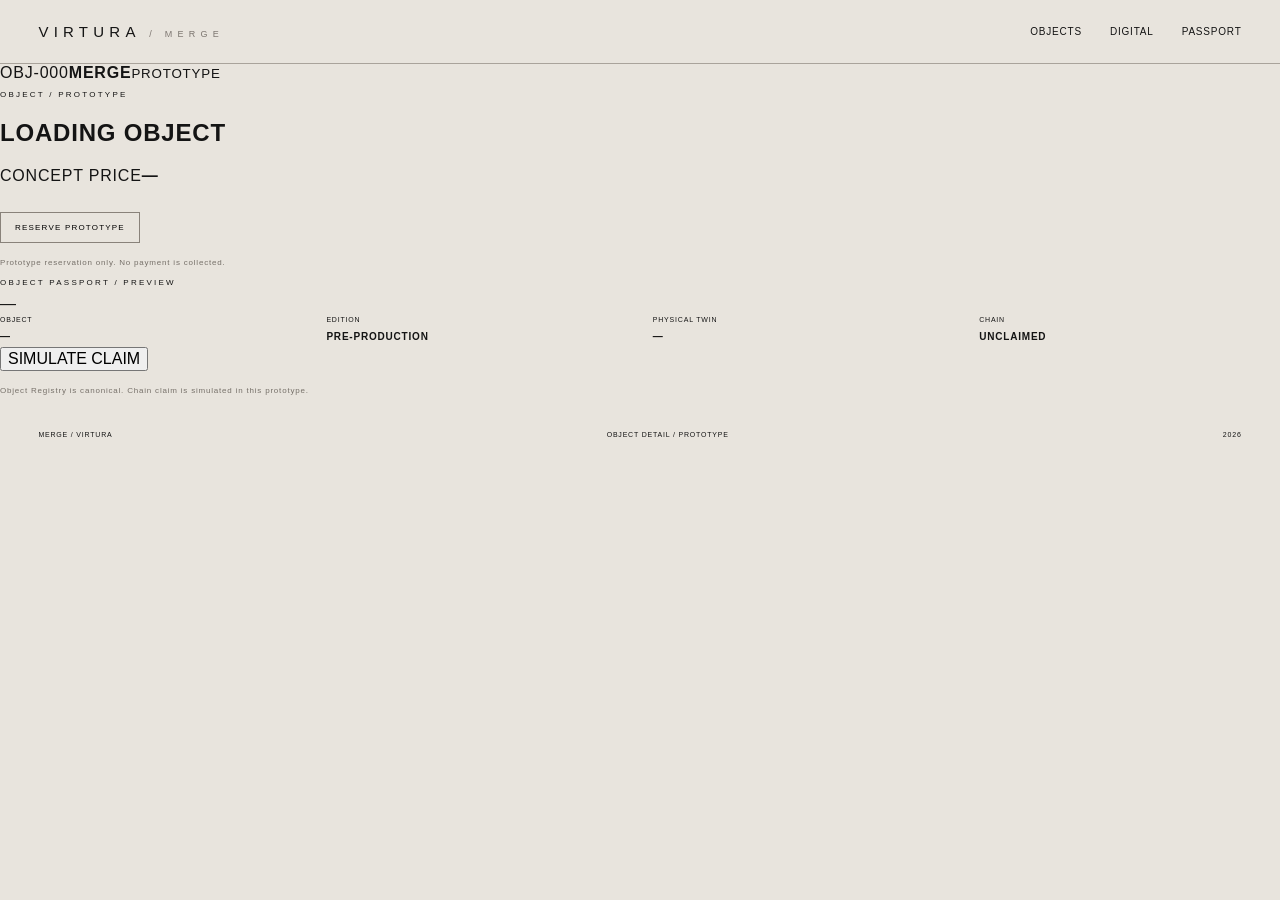
==== site/product.html @ 29ca728a "feat: add reusable product detail and passport preview page" ====
<!doctype html>
<html lang="en">
<head>
<meta charset="utf-8">
<meta name="viewport" content="width=device-width,initial-scale=1">
<meta name="theme-color" content="#e8e4dd">
<title>MERGE / OBJECT</title>
<meta name="description" content="VIRTURA MERGE object detail prototype.">
<link rel="stylesheet" href="styles.css">
<link rel="stylesheet" href="product.css">
</head>
<body>
<header class="topbar">
  <a class="brand" href="index.html">VIRTURA <span>/ MERGE</span></a>
  <nav><a href="index.html#objects">OBJECTS</a><a href="index.html#digital">DIGITAL</a><a href="index.html#passport">PASSPORT</a></nav>
</header>
<main class="product-page">
  <section class="product-hero">
    <div class="product-stage"><div class="product-shape" id="productShape"><span id="productCode">OBJ-000</span><b id="productGlyph">MERGE</b><small id="productState">PROTOTYPE</small></div></div>
    <div class="product-info">
      <p class="eyebrow" id="productMeta">OBJECT / PROTOTYPE</p>
      <h1 id="productName">LOADING OBJECT</h1>
      <p class="product-tagline" id="productTagline"></p>
      <div class="product-specs" id="productSpecs"></div>
      <div class="purchase-panel">
        <div><span>CONCEPT PRICE</span><b id="productPrice">—</b></div>
        <button class="primary" id="reserveButton" type="button">RESERVE PROTOTYPE</button>
      </div>
      <p class="microcopy">Prototype reservation only. No payment is collected.</p>
    </div>
  </section>
  <section class="object-passport-detail">
    <p class="eyebrow">OBJECT PASSPORT / PREVIEW</p>
    <div class="passport-number" id="passportNumber">—</div>
    <div class="passportgrid">
      <span>OBJECT<br><b id="passportObject">—</b></span>
      <span>EDITION<br><b>PRE-PRODUCTION</b></span>
      <span>PHYSICAL TWIN<br><b id="passportTwin">—</b></span>
      <span>CHAIN<br><b>UNCLAIMED</b></span>
    </div>
    <button class="passport-claim" id="claimButton" type="button">SIMULATE CLAIM</button>
    <p class="microcopy" id="claimStatus">Object Registry is canonical. Chain claim is simulated in this prototype.</p>
  </section>
</main>
<footer><span>MERGE / VIRTURA</span><span>OBJECT DETAIL / PROTOTYPE</span><span>2026</span></footer>
<script src="product.js"></script>
</body>
</html>
---- site/styles.css ----
*{box-sizing:border-box}html{scroll-behavior:smooth}html,body{margin:0;background:#e8e4dd;color:#141414;font-family:Arial,Helvetica,sans-serif}body{letter-spacing:.05em}a{color:inherit;text-decoration:none}button{font:inherit}.topbar{position:sticky;top:0;z-index:20;height:64px;display:flex;justify-content:space-between;align-items:center;padding:0 3vw;border-bottom:1px solid #a9a39b;background:rgba(232,228,221,.9);backdrop-filter:blur(18px);font-size:10px}.brand{font-size:15px;letter-spacing:.35em}.brand span{font-size:9px;color:#7b756f}.topbar nav{display:flex;gap:28px}.hero{display:grid;grid-template-columns:40% 60%;min-height:82vh}.hero-copy{padding:9vw 4vw 5vw}.eyebrow{font-size:8px;letter-spacing:.28em;text-transform:uppercase}.hero h1{font-size:clamp(54px,8.6vw,142px);line-height:.8;margin:10vh 0 4vh;letter-spacing:-.075em;font-weight:500}.lede{max-width:32em;font-size:11px;line-height:1.9;color:#57524c}.statusline{margin-top:8vh;font-size:8px;letter-spacing:.2em}.dot{display:inline-block;width:6px;height:6px;border-radius:50%;background:#151515;margin-right:8px}.hero-object{display:grid;place-items:center;background:radial-gradient(circle at 50% 35%,#f6f2ec 0,#d9d3ca 54%,#b9b1a6 100%);overflow:hidden;perspective:900px}.timer-shell{width:min(33vw,430px);aspect-ratio:1;border-radius:13%;background:linear-gradient(145deg,#f5f1ea,#d5d0c8);border:1px solid rgba(40,36,32,.26);box-shadow:0 70px 130px rgba(0,0,0,.22),inset 0 1px 1px #fff;display:flex;flex-direction:column;justify-content:space-between;padding:28px;transform:rotateX(4deg) rotateY(-10deg);transition:transform .65s cubic-bezier(.2,.8,.2,1)}.timer-shell.reversed{transform:rotateX(180deg) rotateY(10deg)}.timer-top,.timer-bottom{display:flex;justify-content:space-between;align-items:center;font-size:8px;letter-spacing:.2em}.timer-display{font-variant-numeric:tabular-nums;font-size:clamp(46px,7vw,104px);letter-spacing:-.07em}.timer-bottom button,.control-row button,.primary{border:1px solid #89827a;background:transparent;padding:10px 14px;font-size:8px;letter-spacing:.15em;cursor:pointer}.manifesto{display:flex;justify-content:space-between;padding:3vw;border-top:1px solid #aaa39a;border-bottom:1px solid #aaa39a;font-size:9px}.feature{min-height:78vh;display:grid;grid-template-columns:1fr 1fr;border-bottom:1px solid #aaa39a}.feature-copy{padding:8vw 6vw;display:flex;flex-direction:column;justify-content:center}.feature-copy h2{font-size:clamp(38px,5vw,86px);letter-spacing:-.055em;font-weight:400;margin:2vh 0 4vh}.feature-copy>p:not(.eyebrow):not(.microcopy){max-width:40em;font-size:11px;line-height:1.9;color:#5b5650}.state-list,.control-row{display:flex;flex-wrap:wrap;gap:8px;margin-top:4vh}.state-list span{border:1px solid #a59e96;padding:9px 12px;font-size:7px;letter-spacing:.18em}.feature-demo{position:relative;min-height:520px;overflow:hidden}.timer-stage{background:linear-gradient(155deg,#bcb6ad,#f0ece6);display:grid;place-items:center}.mini-timer{width:220px;height:220px;border-radius:20%;background:#171717;color:#eeeae2;padding:22px;display:flex;flex-direction:column;justify-content:space-between;box-shadow:0 45px 90px rgba(0,0,0,.28)}.mini-timer span,.mini-timer small{font-size:8px;letter-spacing:.25em}.mini-timer b{font-size:45px;font-weight:400;letter-spacing:-.06em}.residue{position:absolute;inset:0;pointer-events:none}.residue i{position:absolute;width:160px;height:160px;border:1px solid rgba(25,25,25,.14);border-radius:20%;animation:fade 2s forwards}@keyframes fade{from{opacity:.4;transform:scale(.96)}to{opacity:0;transform:scale(1.18)}}.flow-stage{background:#121212}.flow-stage canvas{position:absolute;inset:0;width:100%;height:100%}.flow-label{position:absolute;left:28px;bottom:28px;color:#eeeae3;display:flex;flex-direction:column;gap:8px}.flow-label span,.flow-label small{font-size:8px;letter-spacing:.2em}.flow-label b{font-size:18px;font-weight:400;letter-spacing:.12em}.sync-stage{background:linear-gradient(145deg,#d0cbc3,#f2efe9);display:grid;place-items:center}.sync-object{width:230px;height:300px;border-radius:34px;background:rgba(245,243,237,.5);border:1px solid rgba(30,30,30,.2);box-shadow:0 50px 100px rgba(0,0,0,.18),inset 0 0 50px rgba(255,255,255,.8);padding:22px;display:flex;flex-direction:column;justify-content:space-between;position:relative;overflow:hidden}.sync-object span,.sync-object small{z-index:2;font-size:8px;letter-spacing:.24em}.light-field{position:absolute;width:180px;height:180px;border-radius:50%;left:25px;top:70px;background:radial-gradient(circle,rgba(255,255,255,.98),rgba(255,255,255,.18) 55%,transparent 72%);filter:blur(7px);transform:scale(.45);opacity:.5;transition:transform .08s linear,opacity .08s linear}.primary{margin-top:3vh;align-self:flex-start}.microcopy{font-size:8px;color:#767069;line-height:1.6;margin-top:14px}.catalog-section{border-bottom:1px solid #aaa39a}.sectionhead{display:flex;justify-content:space-between;padding:2vw 3vw;font-size:8px}.grid{display:grid;grid-template-columns:repeat(4,1fr);border-top:1px solid #aaa39a}.card{padding:1.5vw;border-right:1px solid #aaa39a;border-bottom:1px solid #aaa39a;min-height:330px;display:flex;flex-direction:column;justify-content:space-between}.visual{height:200px;background:linear-gradient(145deg,#cfcac2,#f3f0ea);display:grid;place-items:center;margin-bottom:2vh;position:relative;overflow:hidden}.visual::after{content:'';width:74px;height:74px;border-radius:24%;background:rgba(255,255,255,.45);border:1px solid rgba(30,30,30,.25);box-shadow:0 22px 55px rgba(0,0,0,.16)}.card h3{font-size:11px;letter-spacing:.2em;font-weight:500}.card p{font-size:8px;line-height:1.7;color:#625e59}.meta{display:flex;justify-content:space-between;font-size:8px;margin-top:3vh}.passport{margin:7vw 3vw;padding:5vw;border:1px solid #938d85;background:#dcd7cf}.passport h2{font-size:clamp(42px,8vw,112px);letter-spacing:-.06em;font-weight:400;margin:3vw 0}.passportgrid{display:grid;grid-template-columns:repeat(4,1fr);gap:2vw;font-size:7px;line-height:2}.passportgrid b{font-size:10px}.passport-note{margin-top:5vw;font-size:8px;color:#6d6761}footer{padding:2vw 3vw;display:flex;justify-content:space-between;font-size:7px}@media(max-width:900px){.topbar nav{display:none}.hero,.feature{grid-template-columns:1fr}.hero-object{min-height:58vh}.timer-shell{width:62vw}.feature-flow .feature-demo{order:2}.feature-demo{min-height:62vh}.grid{grid-template-columns:repeat(2,1fr)}.passportgrid{grid-template-columns:repeat(2,1fr);row-gap:3vh}.manifesto{gap:24px}.card{padding:3vw}}@media(max-width:540px){.grid{grid-template-columns:1fr}.hero-copy{padding:14vw 6vw 9vw}.feature-copy{padding:18vw 7vw}.timer-shell{width:78vw}.passport{margin:10vw 4vw;padding:7vw}.topbar{padding:0 5vw}footer{gap:18px;flex-wrap:wrap}}
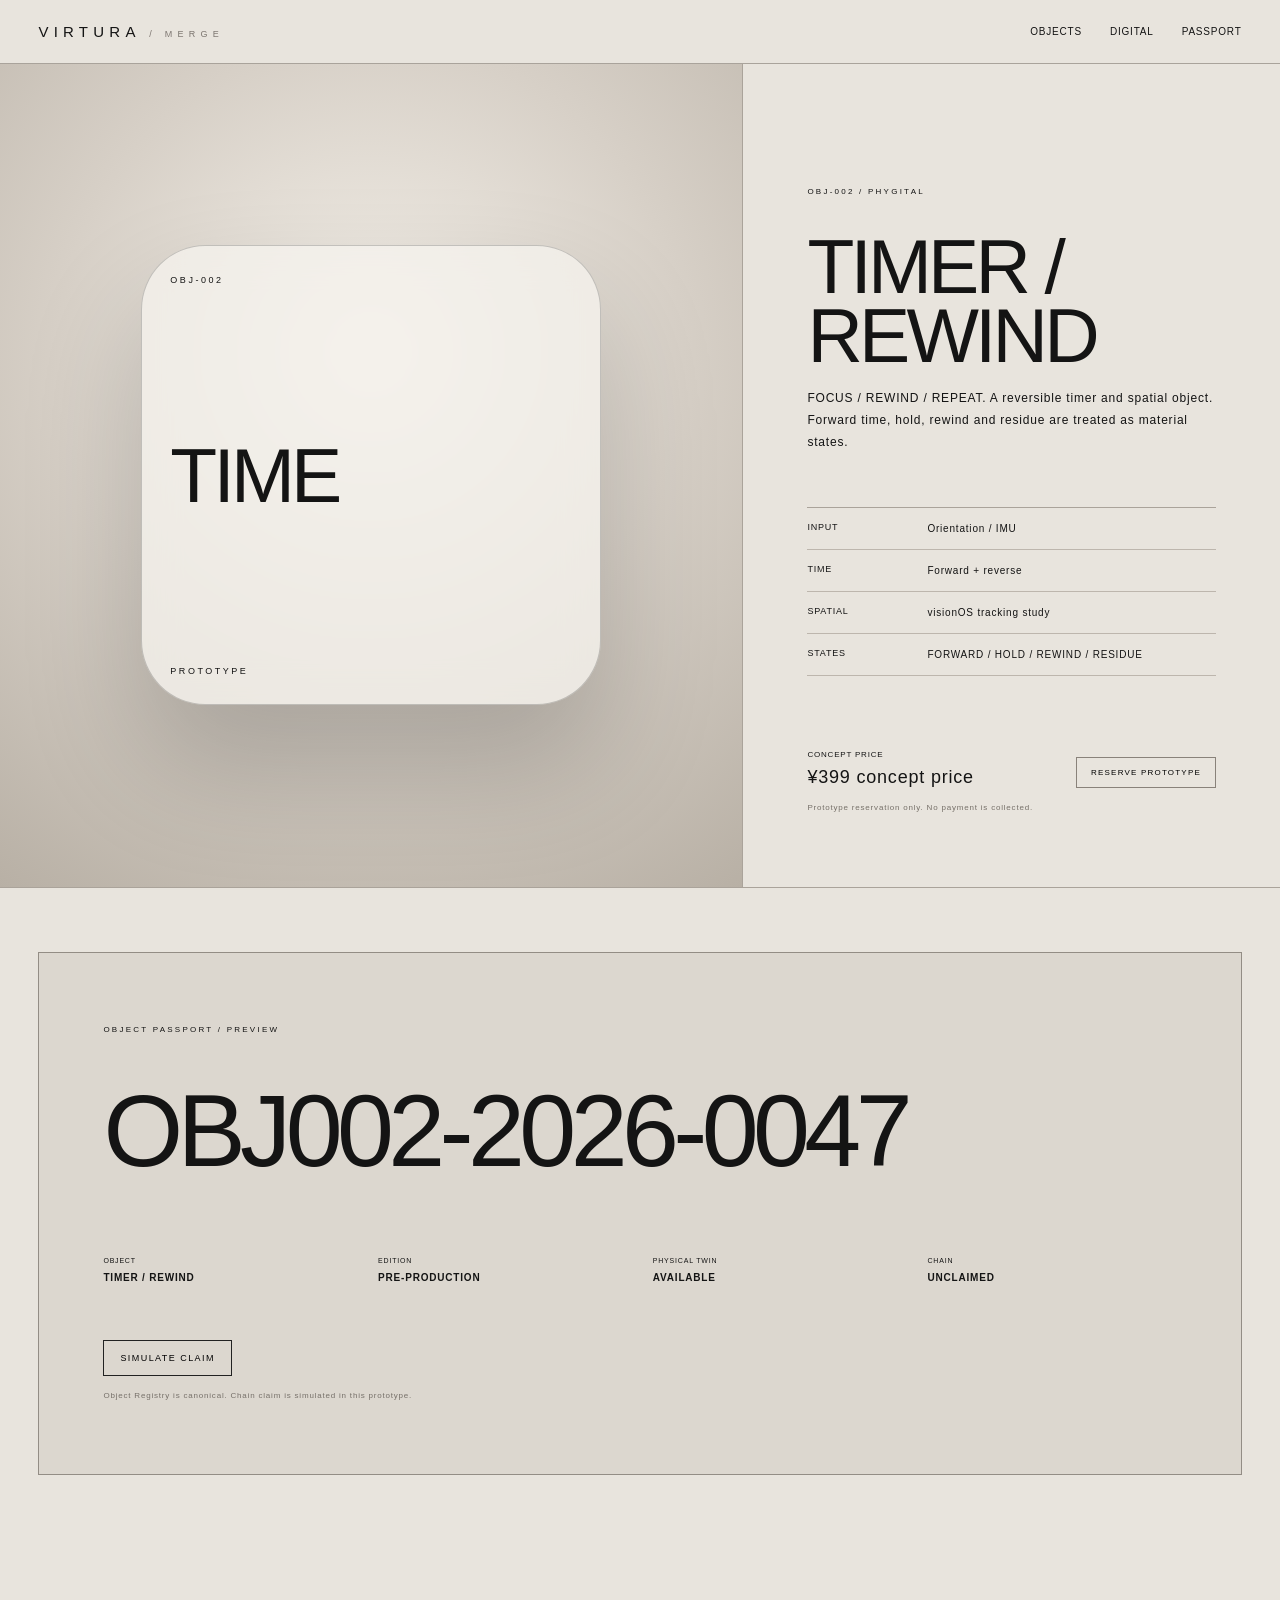
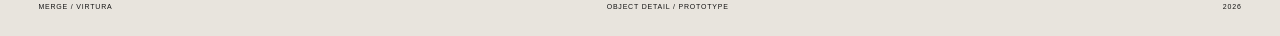
==== commit a861cb71: "feat: expose digital object launch action on product detail" ====
--- a/site/product.html
+++ b/site/product.html
@@ -24,7 +24,10 @@
       <div class="product-specs" id="productSpecs"></div>
       <div class="purchase-panel">
         <div><span>CONCEPT PRICE</span><b id="productPrice">—</b></div>
-        <button class="primary" id="reserveButton" type="button">RESERVE PROTOTYPE</button>
+        <div class="product-actions">
+          <a class="digital-object-button" id="digitalObjectButton" href="#" hidden>OPEN DIGITAL OBJECT</a>
+          <button class="primary" id="reserveButton" type="button">RESERVE PROTOTYPE</button>
+        </div>
       </div>
       <p class="microcopy">Prototype reservation only. No payment is collected.</p>
     </div>
--- a/site/styles.css
+++ b/site/styles.css
@@ -1 +1 @@
-*{box-sizing:border-box}html{scroll-behavior:smooth}html,body{margin:0;background:#e8e4dd;color:#141414;font-family:Arial,Helvetica,sans-serif}body{letter-spacing:.05em}a{color:inherit;text-decoration:none}button{font:inherit}.topbar{position:sticky;top:0;z-index:20;height:64px;display:flex;justify-content:space-between;align-items:center;padding:0 3vw;border-bottom:1px solid #a9a39b;background:rgba(232,228,221,.9);backdrop-filter:blur(18px);font-size:10px}.brand{font-size:15px;letter-spacing:.35em}.brand span{font-size:9px;color:#7b756f}.topbar nav{display:flex;gap:28px}.hero{display:grid;grid-template-columns:40% 60%;min-height:82vh}.hero-copy{padding:9vw 4vw 5vw}.eyebrow{font-size:8px;letter-spacing:.28em;text-transform:uppercase}.hero h1{font-size:clamp(54px,8.6vw,142px);line-height:.8;margin:10vh 0 4vh;letter-spacing:-.075em;font-weight:500}.lede{max-width:32em;font-size:11px;line-height:1.9;color:#57524c}.statusline{margin-top:8vh;font-size:8px;letter-spacing:.2em}.dot{display:inline-block;width:6px;height:6px;border-radius:50%;background:#151515;margin-right:8px}.hero-object{display:grid;place-items:center;background:radial-gradient(circle at 50% 35%,#f6f2ec 0,#d9d3ca 54%,#b9b1a6 100%);overflow:hidden;perspective:900px}.timer-shell{width:min(33vw,430px);aspect-ratio:1;border-radius:13%;background:linear-gradient(145deg,#f5f1ea,#d5d0c8);border:1px solid rgba(40,36,32,.26);box-shadow:0 70px 130px rgba(0,0,0,.22),inset 0 1px 1px #fff;display:flex;flex-direction:column;justify-content:space-between;padding:28px;transform:rotateX(4deg) rotateY(-10deg);transition:transform .65s cubic-bezier(.2,.8,.2,1)}.timer-shell.reversed{transform:rotateX(180deg) rotateY(10deg)}.timer-top,.timer-bottom{display:flex;justify-content:space-between;align-items:center;font-size:8px;letter-spacing:.2em}.timer-display{font-variant-numeric:tabular-nums;font-size:clamp(46px,7vw,104px);letter-spacing:-.07em}.timer-bottom button,.control-row button,.primary{border:1px solid #89827a;background:transparent;padding:10px 14px;font-size:8px;letter-spacing:.15em;cursor:pointer}.manifesto{display:flex;justify-content:space-between;padding:3vw;border-top:1px solid #aaa39a;border-bottom:1px solid #aaa39a;font-size:9px}.feature{min-height:78vh;display:grid;grid-template-columns:1fr 1fr;border-bottom:1px solid #aaa39a}.feature-copy{padding:8vw 6vw;display:flex;flex-direction:column;justify-content:center}.feature-copy h2{font-size:clamp(38px,5vw,86px);letter-spacing:-.055em;font-weight:400;margin:2vh 0 4vh}.feature-copy>p:not(.eyebrow):not(.microcopy){max-width:40em;font-size:11px;line-height:1.9;color:#5b5650}.state-list,.control-row{display:flex;flex-wrap:wrap;gap:8px;margin-top:4vh}.state-list span{border:1px solid #a59e96;padding:9px 12px;font-size:7px;letter-spacing:.18em}.feature-demo{position:relative;min-height:520px;overflow:hidden}.timer-stage{background:linear-gradient(155deg,#bcb6ad,#f0ece6);display:grid;place-items:center}.mini-timer{width:220px;height:220px;border-radius:20%;background:#171717;color:#eeeae2;padding:22px;display:flex;flex-direction:column;justify-content:space-between;box-shadow:0 45px 90px rgba(0,0,0,.28)}.mini-timer span,.mini-timer small{font-size:8px;letter-spacing:.25em}.mini-timer b{font-size:45px;font-weight:400;letter-spacing:-.06em}.residue{position:absolute;inset:0;pointer-events:none}.residue i{position:absolute;width:160px;height:160px;border:1px solid rgba(25,25,25,.14);border-radius:20%;animation:fade 2s forwards}@keyframes fade{from{opacity:.4;transform:scale(.96)}to{opacity:0;transform:scale(1.18)}}.flow-stage{background:#121212}.flow-stage canvas{position:absolute;inset:0;width:100%;height:100%}.flow-label{position:absolute;left:28px;bottom:28px;color:#eeeae3;display:flex;flex-direction:column;gap:8px}.flow-label span,.flow-label small{font-size:8px;letter-spacing:.2em}.flow-label b{font-size:18px;font-weight:400;letter-spacing:.12em}.sync-stage{background:linear-gradient(145deg,#d0cbc3,#f2efe9);display:grid;place-items:center}.sync-object{width:230px;height:300px;border-radius:34px;background:rgba(245,243,237,.5);border:1px solid rgba(30,30,30,.2);box-shadow:0 50px 100px rgba(0,0,0,.18),inset 0 0 50px rgba(255,255,255,.8);padding:22px;display:flex;flex-direction:column;justify-content:space-between;position:relative;overflow:hidden}.sync-object span,.sync-object small{z-index:2;font-size:8px;letter-spacing:.24em}.light-field{position:absolute;width:180px;height:180px;border-radius:50%;left:25px;top:70px;background:radial-gradient(circle,rgba(255,255,255,.98),rgba(255,255,255,.18) 55%,transparent 72%);filter:blur(7px);transform:scale(.45);opacity:.5;transition:transform .08s linear,opacity .08s linear}.primary{margin-top:3vh;align-self:flex-start}.microcopy{font-size:8px;color:#767069;line-height:1.6;margin-top:14px}.catalog-section{border-bottom:1px solid #aaa39a}.sectionhead{display:flex;justify-content:space-between;padding:2vw 3vw;font-size:8px}.grid{display:grid;grid-template-columns:repeat(4,1fr);border-top:1px solid #aaa39a}.card{padding:1.5vw;border-right:1px solid #aaa39a;border-bottom:1px solid #aaa39a;min-height:330px;display:flex;flex-direction:column;justify-content:space-between}.visual{height:200px;background:linear-gradient(145deg,#cfcac2,#f3f0ea);display:grid;place-items:center;margin-bottom:2vh;position:relative;overflow:hidden}.visual::after{content:'';width:74px;height:74px;border-radius:24%;background:rgba(255,255,255,.45);border:1px solid rgba(30,30,30,.25);box-shadow:0 22px 55px rgba(0,0,0,.16)}.card h3{font-size:11px;letter-spacing:.2em;font-weight:500}.card p{font-size:8px;line-height:1.7;color:#625e59}.meta{display:flex;justify-content:space-between;font-size:8px;margin-top:3vh}.passport{margin:7vw 3vw;padding:5vw;border:1px solid #938d85;background:#dcd7cf}.passport h2{font-size:clamp(42px,8vw,112px);letter-spacing:-.06em;font-weight:400;margin:3vw 0}.passportgrid{display:grid;grid-template-columns:repeat(4,1fr);gap:2vw;font-size:7px;line-height:2}.passportgrid b{font-size:10px}.passport-note{margin-top:5vw;font-size:8px;color:#6d6761}footer{padding:2vw 3vw;display:flex;justify-content:space-between;font-size:7px}@media(max-width:900px){.topbar nav{display:none}.hero,.feature{grid-template-columns:1fr}.hero-object{min-height:58vh}.timer-shell{width:62vw}.feature-flow .feature-demo{order:2}.feature-demo{min-height:62vh}.grid{grid-template-columns:repeat(2,1fr)}.passportgrid{grid-template-columns:repeat(2,1fr);row-gap:3vh}.manifesto{gap:24px}.card{padding:3vw}}@media(max-width:540px){.grid{grid-template-columns:1fr}.hero-copy{padding:14vw 6vw 9vw}.feature-copy{padding:18vw 7vw}.timer-shell{width:78vw}.passport{margin:10vw 4vw;padding:7vw}.topbar{padding:0 5vw}footer{gap:18px;flex-wrap:wrap}}+*{box-sizing:border-box}html{scroll-behavior:smooth}html,body{margin:0;background:#e8e4dd;color:#141414;font-family:Arial,Helvetica,sans-serif}body{letter-spacing:.05em}a{color:inherit;text-decoration:none}button{font:inherit}.topbar{position:sticky;top:0;z-index:20;height:64px;display:flex;justify-content:space-between;align-items:center;padding:0 3vw;border-bottom:1px solid #a9a39b;background:rgba(232,228,221,.9);backdrop-filter:blur(18px);font-size:10px}.brand{font-size:15px;letter-spacing:.35em}.brand span{font-size:9px;color:#7b756f}.topbar nav{display:flex;gap:28px}.hero{display:grid;grid-template-columns:40% 60%;min-height:82vh}.hero-copy{padding:9vw 4vw 5vw}.eyebrow{font-size:8px;letter-spacing:.28em;text-transform:uppercase}.hero h1{font-size:clamp(54px,8.6vw,142px);line-height:.8;margin:10vh 0 4vh;letter-spacing:-.075em;font-weight:500}.lede{max-width:32em;font-size:11px;line-height:1.9;color:#57524c}.statusline{margin-top:8vh;font-size:8px;letter-spacing:.2em}.dot{display:inline-block;width:6px;height:6px;border-radius:50%;background:#151515;margin-right:8px}.hero-object{display:grid;place-items:center;background:radial-gradient(circle at 50% 35%,#f6f2ec 0,#d9d3ca 54%,#b9b1a6 100%);overflow:hidden;perspective:900px}.timer-shell{width:min(33vw,430px);aspect-ratio:1;border-radius:13%;background:linear-gradient(145deg,#f5f1ea,#d5d0c8);border:1px solid rgba(40,36,32,.26);box-shadow:0 70px 130px rgba(0,0,0,.22),inset 0 1px 1px #fff;display:flex;flex-direction:column;justify-content:space-between;padding:28px;transform:rotateX(4deg) rotateY(-10deg);transition:transform .65s cubic-bezier(.2,.8,.2,1)}.timer-shell.reversed{transform:rotateX(180deg) rotateY(10deg)}.timer-top,.timer-bottom{display:flex;justify-content:space-between;align-items:center;font-size:8px;letter-spacing:.2em}.timer-display{font-variant-numeric:tabular-nums;font-size:clamp(46px,7vw,104px);letter-spacing:-.07em}.timer-bottom button,.control-row button,.primary{border:1px solid #89827a;background:transparent;padding:10px 14px;font-size:8px;letter-spacing:.15em;cursor:pointer}.manifesto{display:flex;justify-content:space-between;padding:3vw;border-top:1px solid #aaa39a;border-bottom:1px solid #aaa39a;font-size:9px}.feature{min-height:78vh;display:grid;grid-template-columns:1fr 1fr;border-bottom:1px solid #aaa39a}.feature-copy{padding:8vw 6vw;display:flex;flex-direction:column;justify-content:center}.feature-copy h2{font-size:clamp(38px,5vw,86px);letter-spacing:-.055em;font-weight:400;margin:2vh 0 4vh}.feature-copy>p:not(.eyebrow):not(.microcopy){max-width:40em;font-size:11px;line-height:1.9;color:#5b5650}.state-list,.control-row{display:flex;flex-wrap:wrap;gap:8px;margin-top:4vh}.state-list span{border:1px solid #a59e96;padding:9px 12px;font-size:7px;letter-spacing:.18em}.feature-demo{position:relative;min-height:520px;overflow:hidden}.timer-stage{background:linear-gradient(155deg,#bcb6ad,#f0ece6);display:grid;place-items:center}.mini-timer{width:220px;height:220px;border-radius:20%;background:#171717;color:#eeeae2;padding:22px;display:flex;flex-direction:column;justify-content:space-between;box-shadow:0 45px 90px rgba(0,0,0,.28)}.mini-timer span,.mini-timer small{font-size:8px;letter-spacing:.25em}.mini-timer b{font-size:45px;font-weight:400;letter-spacing:-.06em}.residue{position:absolute;inset:0;pointer-events:none}.residue i{position:absolute;width:160px;height:160px;border:1px solid rgba(25,25,25,.14);border-radius:20%;animation:fade 2s forwards}@keyframes fade{from{opacity:.4;transform:scale(.96)}to{opacity:0;transform:scale(1.18)}}.flow-stage{background:#121212}.flow-stage canvas{position:absolute;inset:0;width:100%;height:100%}.flow-label{position:absolute;left:28px;bottom:28px;color:#eeeae3;display:flex;flex-direction:column;gap:8px}.flow-label span,.flow-label small{font-size:8px;letter-spacing:.2em}.flow-label b{font-size:18px;font-weight:400;letter-spacing:.12em}.sync-stage{background:linear-gradient(145deg,#d0cbc3,#f2efe9);display:grid;place-items:center}.sync-object{width:230px;height:300px;border-radius:34px;background:rgba(245,243,237,.5);border:1px solid rgba(30,30,30,.2);box-shadow:0 50px 100px rgba(0,0,0,.18),inset 0 0 50px rgba(255,255,255,.8);padding:22px;display:flex;flex-direction:column;justify-content:space-between;position:relative;overflow:hidden}.sync-object span,.sync-object small{z-index:2;font-size:8px;letter-spacing:.24em}.light-field{position:absolute;width:180px;height:180px;border-radius:50%;left:25px;top:70px;background:radial-gradient(circle,rgba(255,255,255,.98),rgba(255,255,255,.18) 55%,transparent 72%);filter:blur(7px);transform:scale(.45);opacity:.5;transition:transform .08s linear,opacity .08s linear}.primary{margin-top:3vh;align-self:flex-start}.microcopy{font-size:8px;color:#767069;line-height:1.6;margin-top:14px}.catalog-section{border-bottom:1px solid #aaa39a}.sectionhead{display:flex;justify-content:space-between;padding:2vw 3vw;font-size:8px}.grid{display:grid;grid-template-columns:repeat(4,1fr);border-top:1px solid #aaa39a}.card{padding:1.5vw;border-right:1px solid #aaa39a;border-bottom:1px solid #aaa39a;min-height:330px;display:flex;flex-direction:column;justify-content:space-between;transition:background .22s ease}.card:hover{background:#ddd8d0}.visual{height:200px;background:linear-gradient(145deg,#cfcac2,#f3f0ea);display:grid;place-items:center;margin-bottom:2vh;position:relative;overflow:hidden}.visual::after{content:'';width:74px;height:74px;border-radius:24%;background:rgba(255,255,255,.45);border:1px solid rgba(30,30,30,.25);box-shadow:0 22px 55px rgba(0,0,0,.16);transition:transform .28s ease}.card:hover .visual::after{transform:rotate(-7deg) scale(1.08)}.card-code{position:absolute;left:12px;top:12px;font-size:7px;letter-spacing:.2em;z-index:2}.card h3{font-size:11px;letter-spacing:.2em;font-weight:500}.card p{font-size:8px;line-height:1.7;color:#625e59}.meta{display:flex;justify-content:space-between;font-size:8px;margin-top:3vh}.passport{margin:7vw 3vw;padding:5vw;border:1px solid #938d85;background:#dcd7cf}.passport h2{font-size:clamp(42px,8vw,112px);letter-spacing:-.06em;font-weight:400;margin:3vw 0}.passportgrid{display:grid;grid-template-columns:repeat(4,1fr);gap:2vw;font-size:7px;line-height:2}.passportgrid b{font-size:10px}.passport-note{margin-top:5vw;font-size:8px;color:#6d6761}footer{padding:2vw 3vw;display:flex;justify-content:space-between;font-size:7px}@media(max-width:900px){.topbar nav{display:none}.hero,.feature{grid-template-columns:1fr}.hero-object{min-height:58vh}.timer-shell{width:62vw}.feature-flow .feature-demo{order:2}.feature-demo{min-height:62vh}.grid{grid-template-columns:repeat(2,1fr)}.passportgrid{grid-template-columns:repeat(2,1fr);row-gap:3vh}.manifesto{gap:24px}.card{padding:3vw}}@media(max-width:540px){.grid{grid-template-columns:1fr}.hero-copy{padding:14vw 6vw 9vw}.feature-copy{padding:18vw 7vw}.timer-shell{width:78vw}.passport{margin:10vw 4vw;padding:7vw}.topbar{padding:0 5vw}footer{gap:18px;flex-wrap:wrap}}
--- a/site/product.css
+++ b/site/product.css
@@ -0,0 +1 @@
+.product-page{min-height:100vh}.product-hero{display:grid;grid-template-columns:58% 42%;min-height:78vh;border-bottom:1px solid #aaa39a}.product-stage{display:grid;place-items:center;background:radial-gradient(circle at 50% 35%,#f4f0e9 0,#d7d0c7 48%,#b8b0a5 100%);overflow:hidden}.product-shape{width:min(36vw,460px);aspect-ratio:1;border:1px solid rgba(30,30,30,.22);border-radius:14%;padding:2.2vw;background:rgba(245,242,237,.76);box-shadow:0 60px 120px rgba(0,0,0,.2);display:flex;flex-direction:column;justify-content:space-between;backdrop-filter:blur(18px);transition:transform .6s ease,filter .6s ease}.product-shape:hover{transform:rotate(-4deg) translateY(-8px)}.product-shape span,.product-shape small{font-size:9px;letter-spacing:.28em}.product-shape b{font-size:clamp(34px,6vw,94px);font-weight:400;letter-spacing:-.05em;line-height:.9}.product-info{padding:9vw 5vw 5vw;border-left:1px solid #aaa39a}.product-info h1{font-size:clamp(44px,6vw,88px);line-height:.9;letter-spacing:-.05em;font-weight:500;margin:4vh 0 2vh}.product-tagline{font-size:12px;line-height:1.8;max-width:34em}.product-specs{margin:6vh 0;border-top:1px solid #aaa39a}.spec{display:grid;grid-template-columns:120px 1fr;padding:13px 0;border-bottom:1px solid #bdb6ad;font-size:9px;line-height:1.5}.spec b{font-size:10px;font-weight:500}.purchase-panel{display:flex;justify-content:space-between;align-items:end;gap:2vw}.purchase-panel div{display:flex;flex-direction:column;gap:8px;font-size:8px}.purchase-panel b{font-size:18px;font-weight:500}.object-passport-detail{margin:5vw 3vw 8vw;padding:5vw;border:1px solid #938d85;background:#dcd7cf}.passport-number{font-size:clamp(42px,8vw,108px);letter-spacing:-.055em;margin:3vw 0 5vw}.passport-claim{margin-top:4vw;background:transparent;border:1px solid #222;padding:12px 16px;font:inherit;font-size:9px;letter-spacing:.16em;cursor:pointer}.passport-claim.claimed{background:#171717;color:#eee}.product-shape.sync{border-radius:28%;background:rgba(238,239,235,.55)}.product-shape.flow{border-radius:44% 44% 20% 20%;background:linear-gradient(180deg,rgba(255,255,255,.42),rgba(190,202,204,.32))}.product-shape.patch{border-radius:8%;background:#171717;color:#eee}.product-shape.digital{border-radius:50%;filter:blur(.1px);box-shadow:0 0 120px rgba(255,255,255,.25),0 50px 100px rgba(0,0,0,.22)}@media(max-width:900px){.product-hero{grid-template-columns:1fr}.product-stage{min-height:58vh}.product-shape{width:62vw}.product-info{border-left:0;border-top:1px solid #aaa39a}.purchase-panel{align-items:flex-start;flex-direction:column}.spec{grid-template-columns:100px 1fr}}
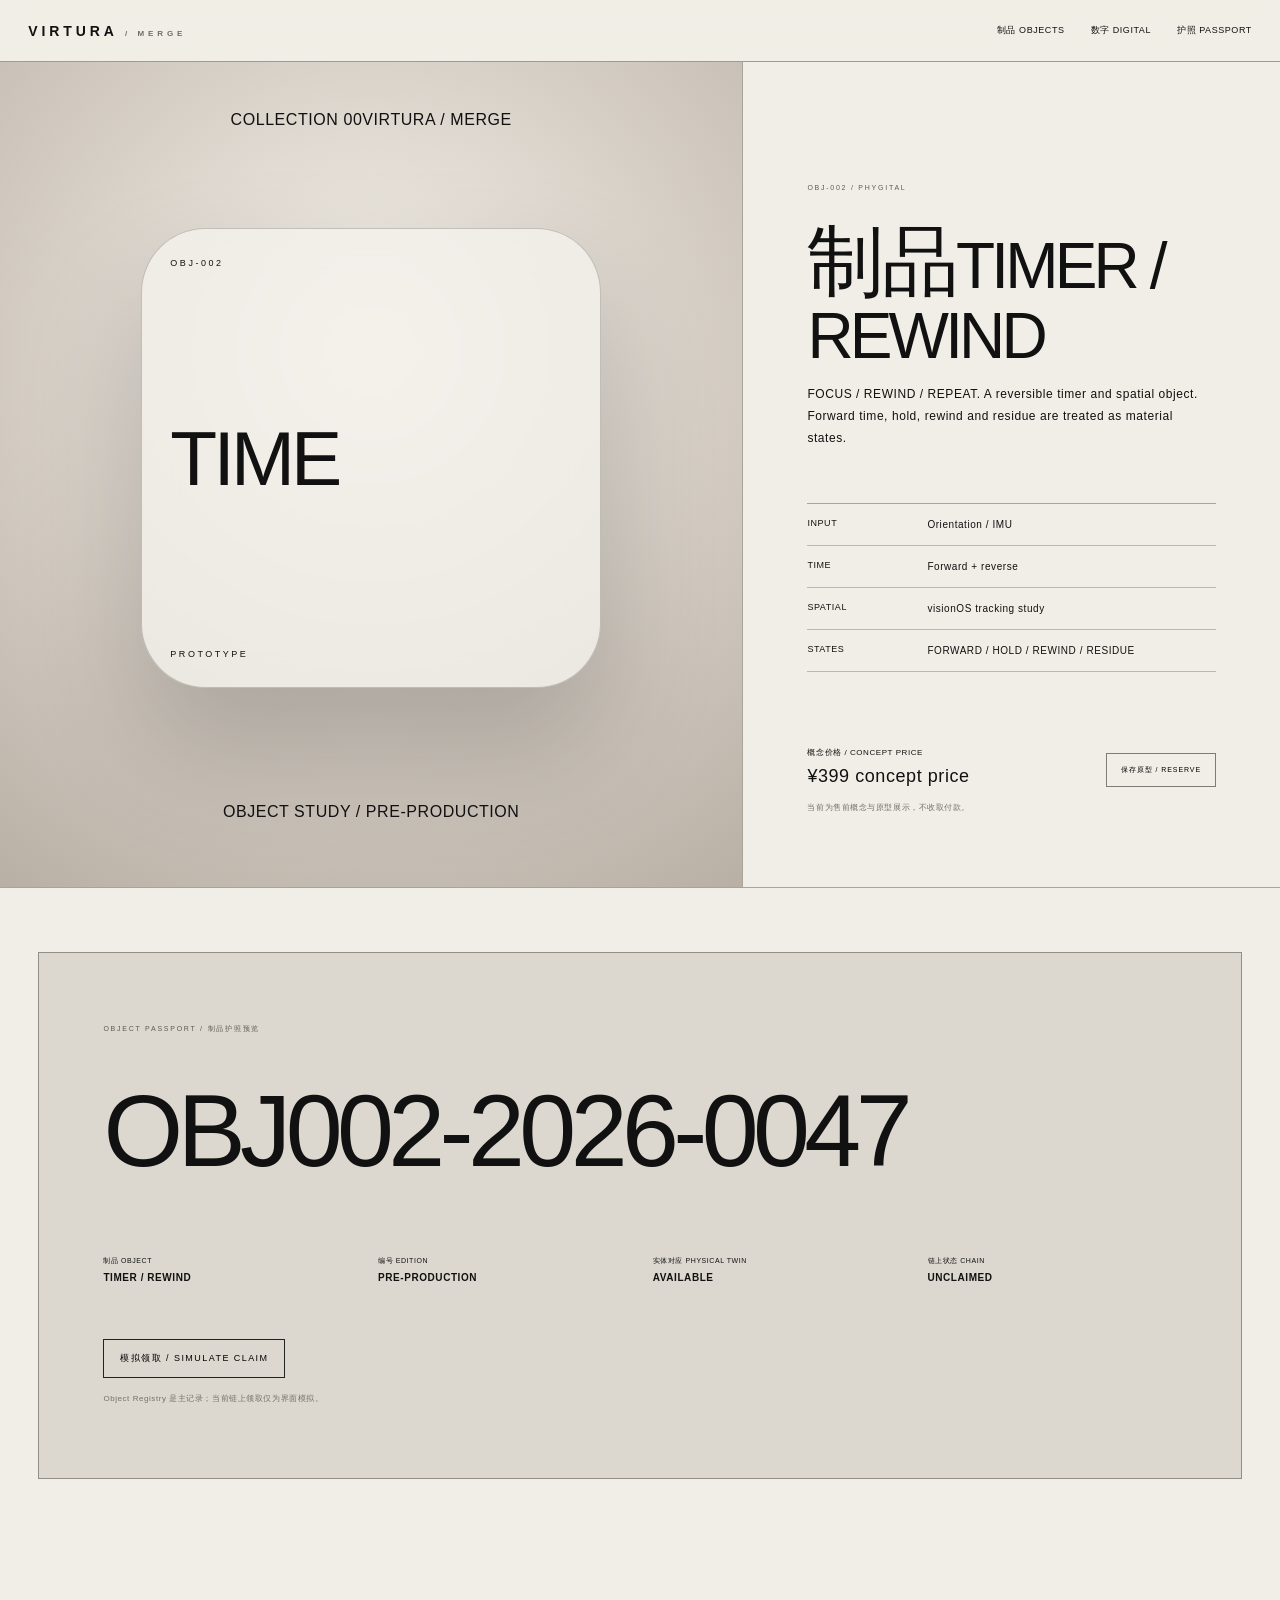
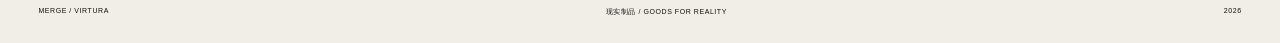
==== commit bfb43fd8: "design: make product detail bilingual and editorial" ====
--- a/site/product.html
+++ b/site/product.html
@@ -1,51 +1,55 @@
 <!doctype html>
-<html lang="en">
+<html lang="zh-CN">
 <head>
 <meta charset="utf-8">
 <meta name="viewport" content="width=device-width,initial-scale=1">
-<meta name="theme-color" content="#e8e4dd">
+<meta name="theme-color" content="#f1eee7">
 <title>MERGE / OBJECT</title>
-<meta name="description" content="VIRTURA MERGE object detail prototype.">
+<meta name="description" content="VIRTURA MERGE 制品详情。">
 <link rel="stylesheet" href="styles.css">
 <link rel="stylesheet" href="product.css">
 </head>
 <body>
 <header class="topbar">
   <a class="brand" href="index.html">VIRTURA <span>/ MERGE</span></a>
-  <nav><a href="index.html#objects">OBJECTS</a><a href="index.html#digital">DIGITAL</a><a href="index.html#passport">PASSPORT</a></nav>
+  <nav><a href="index.html#objects">制品 OBJECTS</a><a href="index.html#digital">数字 DIGITAL</a><a href="index.html#passport">护照 PASSPORT</a></nav>
 </header>
 <main class="product-page">
   <section class="product-hero">
-    <div class="product-stage"><div class="product-shape" id="productShape"><span id="productCode">OBJ-000</span><b id="productGlyph">MERGE</b><small id="productState">PROTOTYPE</small></div></div>
+    <div class="product-stage">
+      <div class="product-index"><span id="productIndex">COLLECTION 00</span><span>VIRTURA / MERGE</span></div>
+      <div class="product-shape" id="productShape"><span id="productCode">OBJ-000</span><b id="productGlyph">MERGE</b><small id="productState">PROTOTYPE</small></div>
+      <p class="product-stage-caption" id="stageCaption">OBJECT STUDY / PRE-PRODUCTION</p>
+    </div>
     <div class="product-info">
       <p class="eyebrow" id="productMeta">OBJECT / PROTOTYPE</p>
-      <h1 id="productName">LOADING OBJECT</h1>
+      <h1><span class="cn-serif" id="productNameCN">制品</span><small id="productName">LOADING OBJECT</small></h1>
       <p class="product-tagline" id="productTagline"></p>
       <div class="product-specs" id="productSpecs"></div>
       <div class="purchase-panel">
-        <div><span>CONCEPT PRICE</span><b id="productPrice">—</b></div>
+        <div><span>概念价格 / CONCEPT PRICE</span><b id="productPrice">—</b></div>
         <div class="product-actions">
-          <a class="digital-object-button" id="digitalObjectButton" href="#" hidden>OPEN DIGITAL OBJECT</a>
-          <button class="primary" id="reserveButton" type="button">RESERVE PROTOTYPE</button>
+          <a class="digital-object-button" id="digitalObjectButton" href="#" hidden>打开数字物件 / OPEN DIGITAL OBJECT</a>
+          <button class="primary" id="reserveButton" type="button">保存原型 / RESERVE</button>
         </div>
       </div>
-      <p class="microcopy">Prototype reservation only. No payment is collected.</p>
+      <p class="microcopy">当前为售前概念与原型展示，不收取付款。</p>
     </div>
   </section>
   <section class="object-passport-detail">
-    <p class="eyebrow">OBJECT PASSPORT / PREVIEW</p>
+    <p class="eyebrow">OBJECT PASSPORT / 制品护照预览</p>
     <div class="passport-number" id="passportNumber">—</div>
     <div class="passportgrid">
-      <span>OBJECT<br><b id="passportObject">—</b></span>
-      <span>EDITION<br><b>PRE-PRODUCTION</b></span>
-      <span>PHYSICAL TWIN<br><b id="passportTwin">—</b></span>
-      <span>CHAIN<br><b>UNCLAIMED</b></span>
+      <span>制品 OBJECT<br><b id="passportObject">—</b></span>
+      <span>编号 EDITION<br><b>PRE-PRODUCTION</b></span>
+      <span>实体对应 PHYSICAL TWIN<br><b id="passportTwin">—</b></span>
+      <span>链上状态 CHAIN<br><b>UNCLAIMED</b></span>
     </div>
-    <button class="passport-claim" id="claimButton" type="button">SIMULATE CLAIM</button>
-    <p class="microcopy" id="claimStatus">Object Registry is canonical. Chain claim is simulated in this prototype.</p>
+    <button class="passport-claim" id="claimButton" type="button">模拟领取 / SIMULATE CLAIM</button>
+    <p class="microcopy" id="claimStatus">Object Registry 是主记录；当前链上领取仅为界面模拟。</p>
   </section>
 </main>
-<footer><span>MERGE / VIRTURA</span><span>OBJECT DETAIL / PROTOTYPE</span><span>2026</span></footer>
+<footer><span>MERGE / VIRTURA</span><span>现实制品 / GOODS FOR REALITY</span><span>2026</span></footer>
 <script src="product.js"></script>
 </body>
 </html>
--- a/site/styles.css
+++ b/site/styles.css
@@ -1 +1 @@
-*{box-sizing:border-box}html{scroll-behavior:smooth}html,body{margin:0;background:#e8e4dd;color:#141414;font-family:Arial,Helvetica,sans-serif}body{letter-spacing:.05em}a{color:inherit;text-decoration:none}button{font:inherit}.topbar{position:sticky;top:0;z-index:20;height:64px;display:flex;justify-content:space-between;align-items:center;padding:0 3vw;border-bottom:1px solid #a9a39b;background:rgba(232,228,221,.9);backdrop-filter:blur(18px);font-size:10px}.brand{font-size:15px;letter-spacing:.35em}.brand span{font-size:9px;color:#7b756f}.topbar nav{display:flex;gap:28px}.hero{display:grid;grid-template-columns:40% 60%;min-height:82vh}.hero-copy{padding:9vw 4vw 5vw}.eyebrow{font-size:8px;letter-spacing:.28em;text-transform:uppercase}.hero h1{font-size:clamp(54px,8.6vw,142px);line-height:.8;margin:10vh 0 4vh;letter-spacing:-.075em;font-weight:500}.lede{max-width:32em;font-size:11px;line-height:1.9;color:#57524c}.statusline{margin-top:8vh;font-size:8px;letter-spacing:.2em}.dot{display:inline-block;width:6px;height:6px;border-radius:50%;background:#151515;margin-right:8px}.hero-object{display:grid;place-items:center;background:radial-gradient(circle at 50% 35%,#f6f2ec 0,#d9d3ca 54%,#b9b1a6 100%);overflow:hidden;perspective:900px}.timer-shell{width:min(33vw,430px);aspect-ratio:1;border-radius:13%;background:linear-gradient(145deg,#f5f1ea,#d5d0c8);border:1px solid rgba(40,36,32,.26);box-shadow:0 70px 130px rgba(0,0,0,.22),inset 0 1px 1px #fff;display:flex;flex-direction:column;justify-content:space-between;padding:28px;transform:rotateX(4deg) rotateY(-10deg);transition:transform .65s cubic-bezier(.2,.8,.2,1)}.timer-shell.reversed{transform:rotateX(180deg) rotateY(10deg)}.timer-top,.timer-bottom{display:flex;justify-content:space-between;align-items:center;font-size:8px;letter-spacing:.2em}.timer-display{font-variant-numeric:tabular-nums;font-size:clamp(46px,7vw,104px);letter-spacing:-.07em}.timer-bottom button,.control-row button,.primary{border:1px solid #89827a;background:transparent;padding:10px 14px;font-size:8px;letter-spacing:.15em;cursor:pointer}.manifesto{display:flex;justify-content:space-between;padding:3vw;border-top:1px solid #aaa39a;border-bottom:1px solid #aaa39a;font-size:9px}.feature{min-height:78vh;display:grid;grid-template-columns:1fr 1fr;border-bottom:1px solid #aaa39a}.feature-copy{padding:8vw 6vw;display:flex;flex-direction:column;justify-content:center}.feature-copy h2{font-size:clamp(38px,5vw,86px);letter-spacing:-.055em;font-weight:400;margin:2vh 0 4vh}.feature-copy>p:not(.eyebrow):not(.microcopy){max-width:40em;font-size:11px;line-height:1.9;color:#5b5650}.state-list,.control-row{display:flex;flex-wrap:wrap;gap:8px;margin-top:4vh}.state-list span{border:1px solid #a59e96;padding:9px 12px;font-size:7px;letter-spacing:.18em}.feature-demo{position:relative;min-height:520px;overflow:hidden}.timer-stage{background:linear-gradient(155deg,#bcb6ad,#f0ece6);display:grid;place-items:center}.mini-timer{width:220px;height:220px;border-radius:20%;background:#171717;color:#eeeae2;padding:22px;display:flex;flex-direction:column;justify-content:space-between;box-shadow:0 45px 90px rgba(0,0,0,.28)}.mini-timer span,.mini-timer small{font-size:8px;letter-spacing:.25em}.mini-timer b{font-size:45px;font-weight:400;letter-spacing:-.06em}.residue{position:absolute;inset:0;pointer-events:none}.residue i{position:absolute;width:160px;height:160px;border:1px solid rgba(25,25,25,.14);border-radius:20%;animation:fade 2s forwards}@keyframes fade{from{opacity:.4;transform:scale(.96)}to{opacity:0;transform:scale(1.18)}}.flow-stage{background:#121212}.flow-stage canvas{position:absolute;inset:0;width:100%;height:100%}.flow-label{position:absolute;left:28px;bottom:28px;color:#eeeae3;display:flex;flex-direction:column;gap:8px}.flow-label span,.flow-label small{font-size:8px;letter-spacing:.2em}.flow-label b{font-size:18px;font-weight:400;letter-spacing:.12em}.sync-stage{background:linear-gradient(145deg,#d0cbc3,#f2efe9);display:grid;place-items:center}.sync-object{width:230px;height:300px;border-radius:34px;background:rgba(245,243,237,.5);border:1px solid rgba(30,30,30,.2);box-shadow:0 50px 100px rgba(0,0,0,.18),inset 0 0 50px rgba(255,255,255,.8);padding:22px;display:flex;flex-direction:column;justify-content:space-between;position:relative;overflow:hidden}.sync-object span,.sync-object small{z-index:2;font-size:8px;letter-spacing:.24em}.light-field{position:absolute;width:180px;height:180px;border-radius:50%;left:25px;top:70px;background:radial-gradient(circle,rgba(255,255,255,.98),rgba(255,255,255,.18) 55%,transparent 72%);filter:blur(7px);transform:scale(.45);opacity:.5;transition:transform .08s linear,opacity .08s linear}.primary{margin-top:3vh;align-self:flex-start}.microcopy{font-size:8px;color:#767069;line-height:1.6;margin-top:14px}.catalog-section{border-bottom:1px solid #aaa39a}.sectionhead{display:flex;justify-content:space-between;padding:2vw 3vw;font-size:8px}.grid{display:grid;grid-template-columns:repeat(4,1fr);border-top:1px solid #aaa39a}.card{padding:1.5vw;border-right:1px solid #aaa39a;border-bottom:1px solid #aaa39a;min-height:330px;display:flex;flex-direction:column;justify-content:space-between;transition:background .22s ease}.card:hover{background:#ddd8d0}.visual{height:200px;background:linear-gradient(145deg,#cfcac2,#f3f0ea);display:grid;place-items:center;margin-bottom:2vh;position:relative;overflow:hidden}.visual::after{content:'';width:74px;height:74px;border-radius:24%;background:rgba(255,255,255,.45);border:1px solid rgba(30,30,30,.25);box-shadow:0 22px 55px rgba(0,0,0,.16);transition:transform .28s ease}.card:hover .visual::after{transform:rotate(-7deg) scale(1.08)}.card-code{position:absolute;left:12px;top:12px;font-size:7px;letter-spacing:.2em;z-index:2}.card h3{font-size:11px;letter-spacing:.2em;font-weight:500}.card p{font-size:8px;line-height:1.7;color:#625e59}.meta{display:flex;justify-content:space-between;font-size:8px;margin-top:3vh}.passport{margin:7vw 3vw;padding:5vw;border:1px solid #938d85;background:#dcd7cf}.passport h2{font-size:clamp(42px,8vw,112px);letter-spacing:-.06em;font-weight:400;margin:3vw 0}.passportgrid{display:grid;grid-template-columns:repeat(4,1fr);gap:2vw;font-size:7px;line-height:2}.passportgrid b{font-size:10px}.passport-note{margin-top:5vw;font-size:8px;color:#6d6761}footer{padding:2vw 3vw;display:flex;justify-content:space-between;font-size:7px}@media(max-width:900px){.topbar nav{display:none}.hero,.feature{grid-template-columns:1fr}.hero-object{min-height:58vh}.timer-shell{width:62vw}.feature-flow .feature-demo{order:2}.feature-demo{min-height:62vh}.grid{grid-template-columns:repeat(2,1fr)}.passportgrid{grid-template-columns:repeat(2,1fr);row-gap:3vh}.manifesto{gap:24px}.card{padding:3vw}}@media(max-width:540px){.grid{grid-template-columns:1fr}.hero-copy{padding:14vw 6vw 9vw}.feature-copy{padding:18vw 7vw}.timer-shell{width:78vw}.passport{margin:10vw 4vw;padding:7vw}.topbar{padding:0 5vw}footer{gap:18px;flex-wrap:wrap}}+*{box-sizing:border-box}html{scroll-behavior:smooth}html,body{margin:0;background:#f1eee7;color:#111;font-family:Arial,Helvetica,"PingFang SC","Microsoft YaHei",sans-serif}body{letter-spacing:.035em}a{color:inherit;text-decoration:none}button{font:inherit}.cn-serif{font-family:"Songti SC","STSong","SimSun",Georgia,"Times New Roman",serif;font-weight:400;letter-spacing:-.035em}.topbar{position:sticky;top:0;z-index:30;height:62px;display:flex;justify-content:space-between;align-items:center;padding:0 2.2vw;border-bottom:1px solid #9f9a92;background:rgba(241,238,231,.92);backdrop-filter:blur(18px);font-size:9px}.brand{font-size:14px;letter-spacing:.28em;font-weight:600}.brand span{font-size:8px;color:#726d66}.topbar nav{display:flex;gap:26px}.topbar nav a{position:relative}.topbar nav a:after{content:"";position:absolute;left:0;right:100%;bottom:-7px;height:1px;background:#111;transition:right .22s}.topbar nav a:hover:after{right:0}.hero{display:grid;grid-template-columns:41% 59%;min-height:88vh;border-bottom:1px solid #a9a39a}.hero-copy{padding:9.5vw 4.4vw 5vw;display:flex;flex-direction:column;align-items:flex-start}.eyebrow{font-size:7px;letter-spacing:.25em;text-transform:uppercase;color:#5f5a53}.hero h1{margin:10vh 0 4vh;font-size:clamp(58px,8.4vw,138px);line-height:.8;font-weight:400;letter-spacing:-.07em}.hero h1 .cn-serif{font-size:.76em}.hero h1 em{font-family:Georgia,"Times New Roman",serif;font-weight:400;font-style:italic}.lede{max-width:31em;font-size:11px;line-height:2;color:#58534c}.hero-actions{display:flex;gap:28px;flex-wrap:wrap;margin-top:auto;padding-top:8vh}.text-link{font-size:9px;border-bottom:1px solid #111;padding-bottom:5px}.text-link.quiet{color:#6d6760;border-color:#aaa49b}.hero-object{position:relative;display:grid;place-items:center;background:radial-gradient(circle at 48% 31%,#faf8f2 0,#dcd6cd 51%,#b8b0a5 100%);overflow:hidden;perspective:1000px}.editorial-index{position:absolute;left:24px;top:22px;right:24px;display:flex;justify-content:space-between;font-size:7px;color:#6f6962;letter-spacing:.18em}.hero-caption{position:absolute;bottom:24px;left:24px;max-width:290px;font-family:"Songti SC","STSong",serif;font-size:11px;line-height:1.7;color:#4e4943}.timer-shell{width:min(31vw,400px);aspect-ratio:1;border-radius:11%;background:linear-gradient(145deg,#f6f2ea,#d5d0c7);border:1px solid rgba(36,32,28,.28);box-shadow:0 72px 135px rgba(0,0,0,.2),inset 0 1px 1px #fff;display:flex;flex-direction:column;justify-content:space-between;padding:28px;transform:rotateX(4deg) rotateY(-10deg);transition:transform .65s cubic-bezier(.2,.8,.2,1)}.timer-shell.reversed{transform:rotateX(180deg) rotateY(10deg)}.timer-top,.timer-bottom{display:flex;justify-content:space-between;align-items:center;font-size:7px;letter-spacing:.18em}.timer-display{font-variant-numeric:tabular-nums;font-size:clamp(46px,7vw,96px);letter-spacing:-.07em}.timer-bottom button,.control-row button,.primary{border:1px solid #827b72;background:transparent;padding:11px 14px;font-size:7px;letter-spacing:.13em;cursor:pointer;transition:.2s}.timer-bottom button:hover,.control-row button:hover,.primary:hover{background:#111;color:#f4f0e9}.manifesto{display:flex;justify-content:space-between;gap:30px;padding:2.4vw 3vw;border-bottom:1px solid #aaa39a;font-size:8px;align-items:center}.manifesto .cn-serif{font-size:16px}.feature{min-height:82vh;display:grid;grid-template-columns:1fr 1fr;border-bottom:1px solid #aaa39a}.feature-copy{padding:8vw 6vw;display:flex;flex-direction:column;justify-content:center;align-items:flex-start}.feature-copy h2{display:flex;flex-direction:column;gap:12px;margin:2vh 0 4vh;font-size:clamp(42px,5vw,82px);line-height:.95;font-weight:400;letter-spacing:-.055em}.feature-copy h2 small{font-family:Arial,Helvetica,sans-serif;font-size:10px;letter-spacing:.22em;font-weight:500}.feature-copy>p:not(.eyebrow):not(.microcopy){max-width:38em;font-size:11px;line-height:2;color:#5b5650}.state-list,.control-row{display:flex;flex-wrap:wrap;gap:8px;margin-top:4vh}.state-list span{border:1px solid #a59e96;padding:9px 12px;font-size:7px;letter-spacing:.15em}.feature-demo{position:relative;min-height:540px;overflow:hidden}.timer-stage{background:linear-gradient(155deg,#beb8af,#f3efe8);display:grid;place-items:center}.mini-timer{width:220px;height:220px;border-radius:19%;background:#141414;color:#eeeae2;padding:22px;display:flex;flex-direction:column;justify-content:space-between;box-shadow:0 45px 90px rgba(0,0,0,.28)}.mini-timer span,.mini-timer small{font-size:8px;letter-spacing:.25em}.mini-timer b{font-size:45px;font-weight:400;letter-spacing:-.06em}.residue{position:absolute;inset:0;pointer-events:none}.residue i{position:absolute;width:160px;height:160px;border:1px solid rgba(25,25,25,.14);border-radius:20%;animation:fade 2s forwards}@keyframes fade{from{opacity:.4;transform:scale(.96)}to{opacity:0;transform:scale(1.18)}}.flow-stage{background:#111}.flow-stage canvas{position:absolute;inset:0;width:100%;height:100%}.flow-label{position:absolute;left:28px;bottom:28px;color:#eeeae3;display:flex;flex-direction:column;gap:8px}.flow-label span,.flow-label small{font-size:8px;letter-spacing:.2em}.flow-label b{font-size:18px;font-weight:400;letter-spacing:.12em}.sync-stage{background:linear-gradient(145deg,#d2cdc5,#f4f1ea);display:grid;place-items:center}.sync-object{width:230px;height:300px;border-radius:34px;background:rgba(245,243,237,.5);border:1px solid rgba(30,30,30,.2);box-shadow:0 50px 100px rgba(0,0,0,.18),inset 0 0 50px rgba(255,255,255,.8);padding:22px;display:flex;flex-direction:column;justify-content:space-between;position:relative;overflow:hidden}.sync-object span,.sync-object small{z-index:2;font-size:8px;letter-spacing:.24em}.light-field{position:absolute;width:180px;height:180px;border-radius:50%;left:25px;top:70px;background:radial-gradient(circle,rgba(255,255,255,.98),rgba(255,255,255,.18) 55%,transparent 72%);filter:blur(7px);transform:scale(.45);opacity:.5;transition:transform .08s linear,opacity .08s linear}.primary{margin-top:3vh;align-self:flex-start}.microcopy{font-size:8px;color:#767069;line-height:1.7;margin-top:14px}.catalog-section{border-bottom:1px solid #aaa39a}.sectionhead{display:flex;justify-content:space-between;padding:1.7vw 3vw;font-size:7px;border-bottom:1px solid #aaa39a}.catalog-intro{display:flex;justify-content:space-between;align-items:flex-end;padding:5vw 3vw 2.8vw}.catalog-intro h2{font-size:clamp(42px,6vw,90px);font-weight:400;margin:0}.catalog-intro p{font-size:9px;color:#706a63}.grid{display:grid;grid-template-columns:repeat(4,1fr);border-top:1px solid #aaa39a}.card{padding:1.4vw;border-right:1px solid #aaa39a;border-bottom:1px solid #aaa39a;min-height:350px;display:flex;flex-direction:column;justify-content:space-between;cursor:pointer;transition:background .2s}.card:hover{background:#e8e3db}.visual{height:205px;background:linear-gradient(145deg,#cec8c0,#f7f4ed);display:grid;place-items:center;margin-bottom:2vh;position:relative;overflow:hidden}.visual::after{content:"";width:76px;height:76px;border-radius:22%;background:rgba(255,255,255,.48);border:1px solid rgba(30,30,30,.25);box-shadow:0 22px 55px rgba(0,0,0,.16);transition:transform .28s}.card:hover .visual::after{transform:translateY(-5px) rotate(-4deg)}.card-code{position:absolute;left:12px;top:12px;font-size:7px;letter-spacing:.2em;z-index:2}.card h3{font-size:12px;letter-spacing:.15em;font-weight:500}.card p{font-size:8px;line-height:1.7;color:#625e59}.meta{display:flex;justify-content:space-between;font-size:7px;margin-top:3vh;color:#514c47}.passport{margin:7vw 3vw;padding:5vw;border:1px solid #8f8981;background:#ded8cf}.passport h2{font-size:clamp(42px,8vw,112px);letter-spacing:-.06em;font-weight:400;margin:3vw 0}.passportgrid{display:grid;grid-template-columns:repeat(4,1fr);gap:2vw;font-size:7px;line-height:2}.passportgrid b{font-size:10px}.passport-note{margin-top:5vw;font-family:"Songti SC","STSong",serif;font-size:11px;color:#625c55;line-height:1.8}footer{padding:2vw 3vw;display:flex;justify-content:space-between;font-size:7px}@media(max-width:900px){.topbar nav{display:none}.hero,.feature{grid-template-columns:1fr}.hero-copy{min-height:72vh}.hero-object{min-height:62vh}.timer-shell{width:62vw}.feature-flow .feature-demo{order:2}.feature-demo{min-height:62vh}.grid{grid-template-columns:repeat(2,1fr)}.passportgrid{grid-template-columns:repeat(2,1fr);row-gap:3vh}.manifesto{align-items:flex-start}.catalog-intro{align-items:flex-start;flex-direction:column;gap:20px}.card{padding:3vw}}@media(max-width:540px){.grid{grid-template-columns:1fr}.hero-copy{padding:14vw 6vw 9vw}.hero h1{margin-top:8vh}.feature-copy{padding:18vw 7vw}.timer-shell{width:78vw}.passport{margin:10vw 4vw;padding:7vw}.topbar{padding:0 5vw}footer{gap:18px;flex-wrap:wrap}.hero-caption{max-width:220px}.manifesto{flex-direction:column}.manifesto .cn-serif{font-size:14px}}
